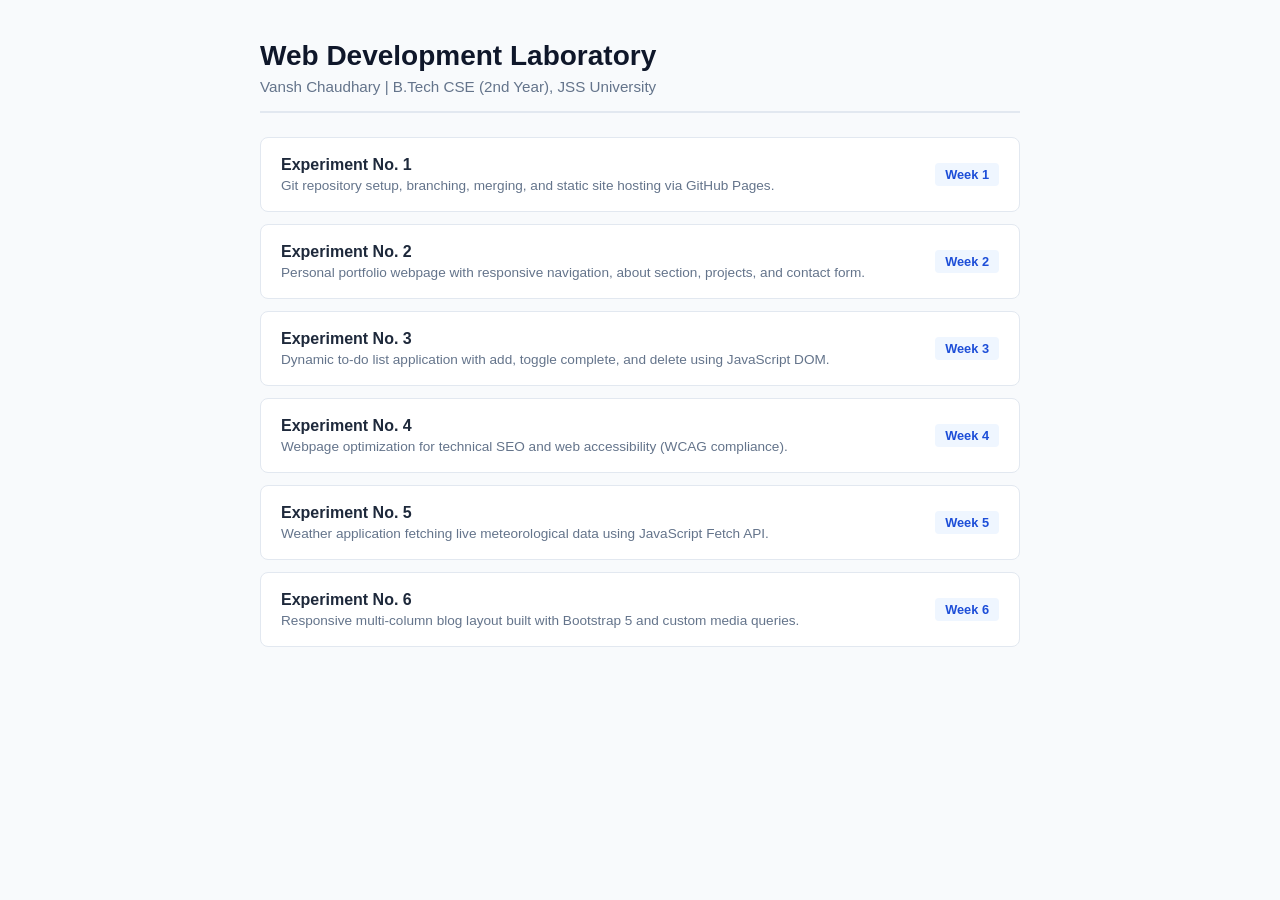
==== index.html @ f07fea05 "Initial commit: Add experiments 1 to 6 with student portfolio" ====
<!DOCTYPE html>
<html lang="en">
<head>
  <meta charset="UTF-8">
  <meta name="viewport" content="width=device-width, initial-scale=1.0">
  <title>Web Development Lab | Vansh Chaudhary</title>
  <style>
    body { font-family: -apple-system, BlinkMacSystemFont, "Segoe UI", Roboto, sans-serif; background: #f8fafc; color: #1e293b; margin: 0; padding: 40px 20px; }
    .container { max-width: 760px; margin: auto; }
    header { border-bottom: 2px solid #e2e8f0; padding-bottom: 16px; margin-bottom: 24px; }
    h1 { font-size: 1.75rem; margin: 0 0 6px 0; color: #0f172a; }
    .student-info { color: #64748b; font-size: 0.95rem; }
    .grid { display: flex; flex-direction: column; gap: 12px; }
    .card { background: #ffffff; border: 1px solid #e2e8f0; border-radius: 8px; padding: 18px 20px; display: flex; justify-content: space-between; align-items: center; text-decoration: none; color: inherit; }
    .card:hover { border-color: #2563eb; background: #fbfdff; }
    .exp-title { font-weight: 600; font-size: 1rem; color: #1e293b; }
    .exp-desc { font-size: 0.85rem; color: #64748b; margin-top: 4px; }
    .badge { font-size: 0.8rem; background: #eff6ff; color: #1d4ed8; padding: 4px 10px; border-radius: 4px; font-weight: 600; white-space: nowrap; }
  </style>
</head>
<body>
  <div class="container">
    <header>
      <h1>Web Development Laboratory</h1>
      <div class="student-info">Vansh Chaudhary | B.Tech CSE (2nd Year), JSS University</div>
    </header>
    <div class="grid">
      <a class="card" href="Experiment-1/index.html"><div><div class="exp-title">Experiment No. 1</div><div class="exp-desc">Git repository setup, branching, merging, and static site hosting via GitHub Pages.</div></div><span class="badge">Week 1</span></a>
      <a class="card" href="Experiment-2/index.html"><div><div class="exp-title">Experiment No. 2</div><div class="exp-desc">Personal portfolio webpage with responsive navigation, about section, projects, and contact form.</div></div><span class="badge">Week 2</span></a>
      <a class="card" href="Experiment-3/todo.html"><div><div class="exp-title">Experiment No. 3</div><div class="exp-desc">Dynamic to-do list application with add, toggle complete, and delete using JavaScript DOM.</div></div><span class="badge">Week 3</span></a>
      <a class="card" href="Experiment-4/optimized.html"><div><div class="exp-title">Experiment No. 4</div><div class="exp-desc">Webpage optimization for technical SEO and web accessibility (WCAG compliance).</div></div><span class="badge">Week 4</span></a>
      <a class="card" href="Experiment-5/weather.html"><div><div class="exp-title">Experiment No. 5</div><div class="exp-desc">Weather application fetching live meteorological data using JavaScript Fetch API.</div></div><span class="badge">Week 5</span></a>
      <a class="card" href="Experiment-6/blog.html"><div><div class="exp-title">Experiment No. 6</div><div class="exp-desc">Responsive multi-column blog layout built with Bootstrap 5 and custom media queries.</div></div><span class="badge">Week 6</span></a>
    </div>
  </div>
</body>
</html>
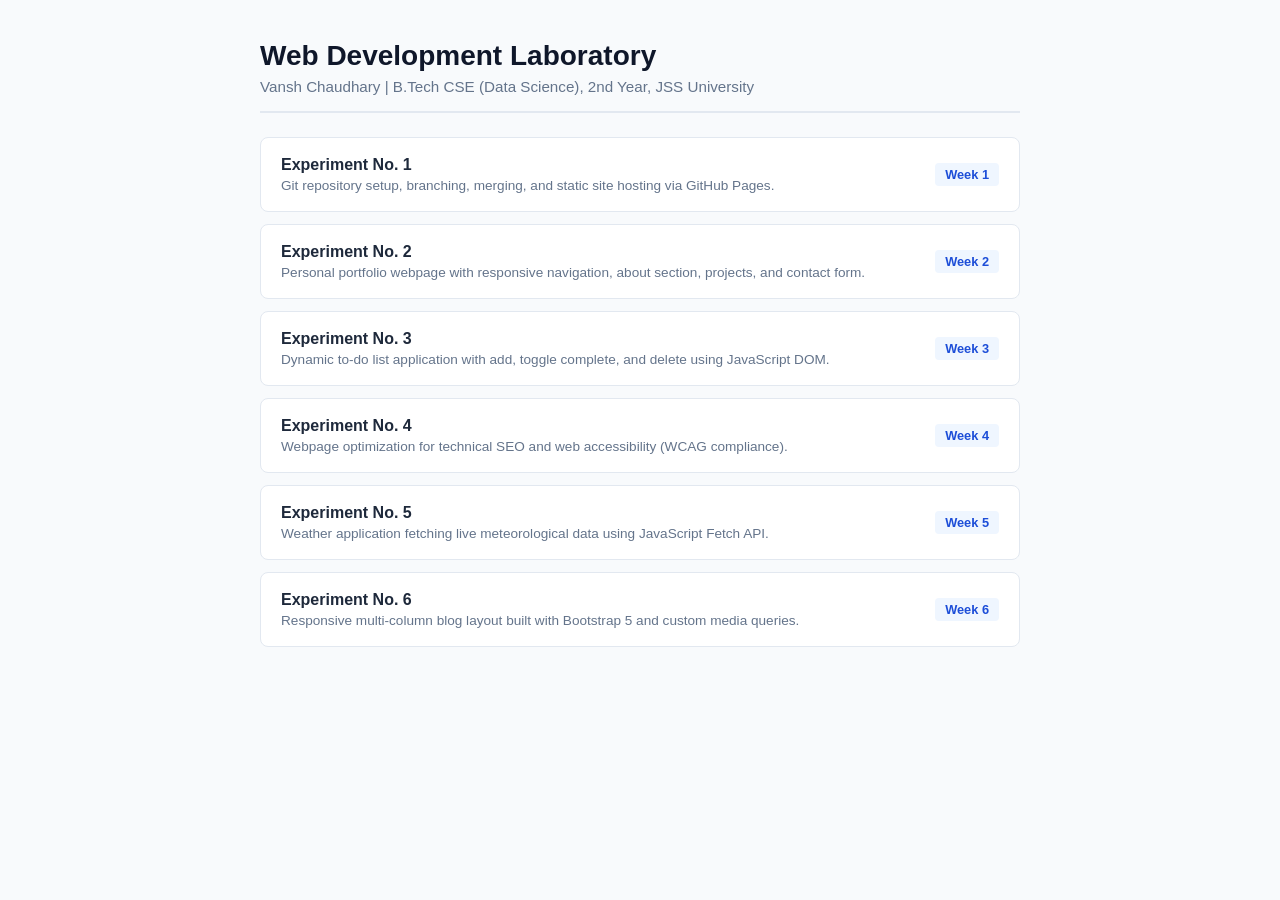
==== commit 956d8160: "Update student branch to CSE Data Science" ====
--- a/index.html
+++ b/index.html
@@ -22,7 +22,7 @@
   <div class="container">
     <header>
       <h1>Web Development Laboratory</h1>
-      <div class="student-info">Vansh Chaudhary | B.Tech CSE (2nd Year), JSS University</div>
+      <div class="student-info">Vansh Chaudhary | B.Tech CSE (Data Science), 2nd Year, JSS University</div>
     </header>
     <div class="grid">
       <a class="card" href="Experiment-1/index.html"><div><div class="exp-title">Experiment No. 1</div><div class="exp-desc">Git repository setup, branching, merging, and static site hosting via GitHub Pages.</div></div><span class="badge">Week 1</span></a>
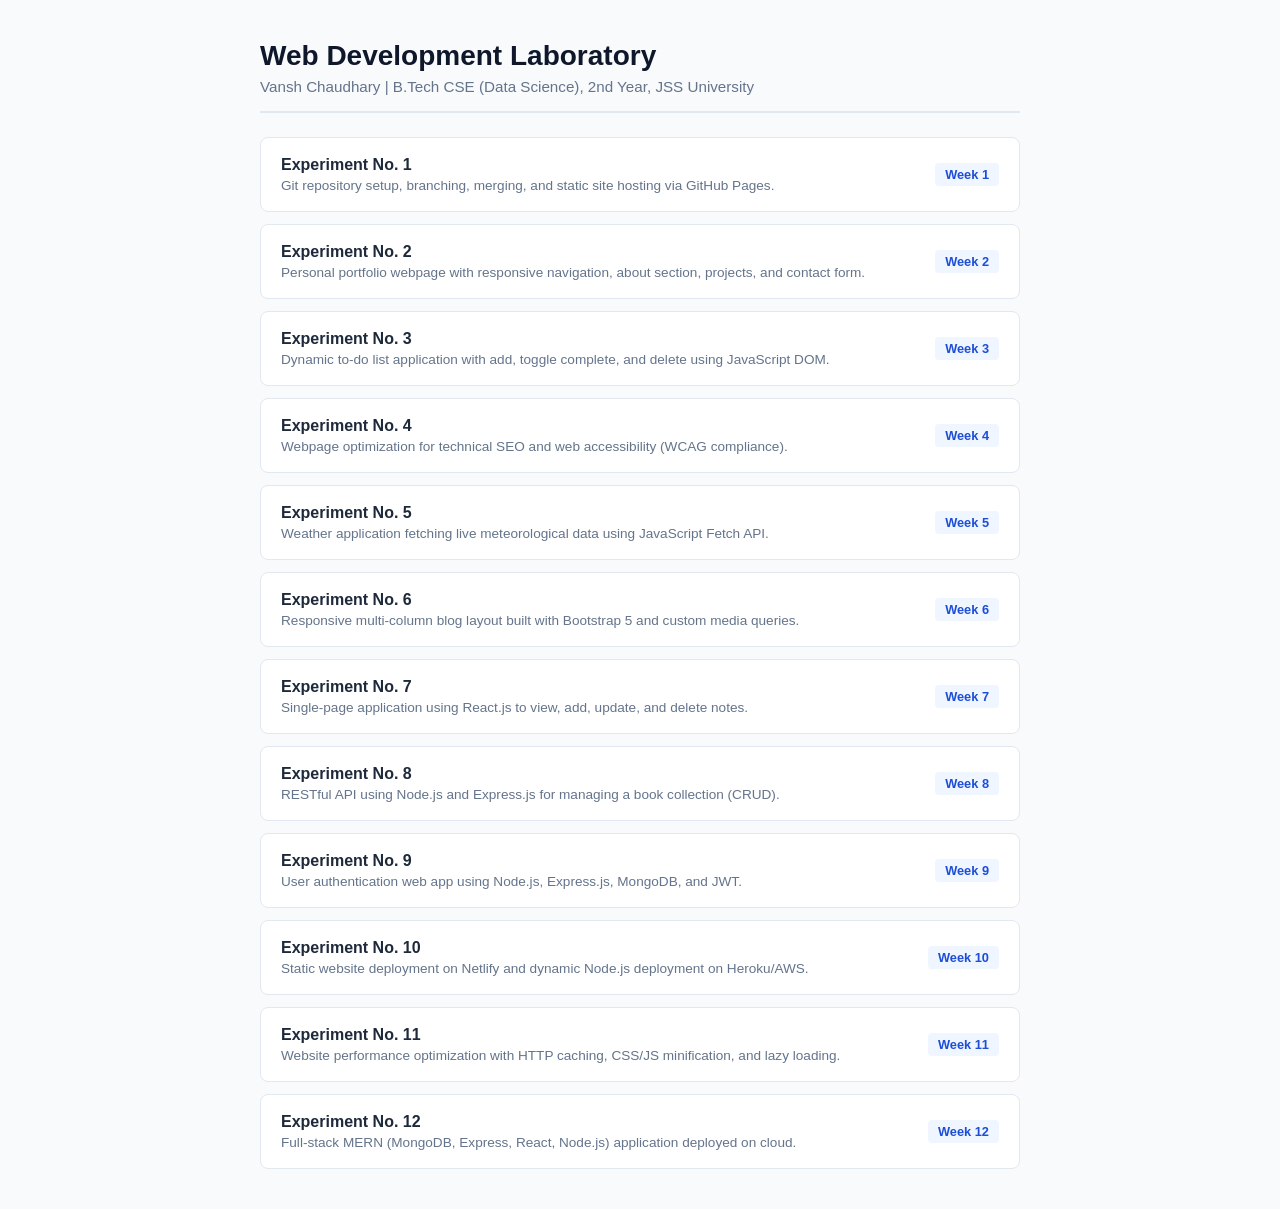
==== commit d5d274b2: "Update index.html" ====
--- a/index.html
+++ b/index.html
@@ -31,7 +31,15 @@
       <a class="card" href="Experiment-4/optimized.html"><div><div class="exp-title">Experiment No. 4</div><div class="exp-desc">Webpage optimization for technical SEO and web accessibility (WCAG compliance).</div></div><span class="badge">Week 4</span></a>
       <a class="card" href="Experiment-5/weather.html"><div><div class="exp-title">Experiment No. 5</div><div class="exp-desc">Weather application fetching live meteorological data using JavaScript Fetch API.</div></div><span class="badge">Week 5</span></a>
       <a class="card" href="Experiment-6/blog.html"><div><div class="exp-title">Experiment No. 6</div><div class="exp-desc">Responsive multi-column blog layout built with Bootstrap 5 and custom media queries.</div></div><span class="badge">Week 6</span></a>
+       <a class="card" href="Experiment-7/index.html"><div><div class="exp-title">Experiment No. 7</div><div class="exp-desc">Single-page application using React.js to view, add, update, and delete notes.</div></div><span class="badge">Week 7</span></a>
+      <a class="card" href="Experiment-8/index.html"><div><div class="exp-title">Experiment No. 8</div><div class="exp-desc">RESTful API using Node.js and Express.js for managing a book collection (CRUD).</div></div><span class="badge">Week 8</span></a>
+      <a class="card" href="Experiment-9/index.html"><div><div class="exp-title">Experiment No. 9</div><div class="exp-desc">User authentication web app using Node.js, Express.js, MongoDB, and JWT.</div></div><span class="badge">Week 9</span></a>
+      <a class="card" href="Experiment-10/index.html"><div><div class="exp-title">Experiment No. 10</div><div class="exp-desc">Static website deployment on Netlify and dynamic Node.js deployment on Heroku/AWS.</div></div><span class="badge">Week 10</span></a>
+      <a class="card" href="Experiment-11/index.html"><div><div class="exp-title">Experiment No. 11</div><div class="exp-desc">Website performance optimization with HTTP caching, CSS/JS minification, and lazy loading.</div></div><span class="badge">Week 11</span></a>
+      <a class="card" href="Experiment-12/index.html"><div><div class="exp-title">Experiment No. 12</div><div class="exp-desc">Full-stack MERN (MongoDB, Express, React, Node.js) application deployed on cloud.</div></div><span class="badge">Week 12</span></a>
     </div>
   </div>
 </body>
 </html>
+
+
